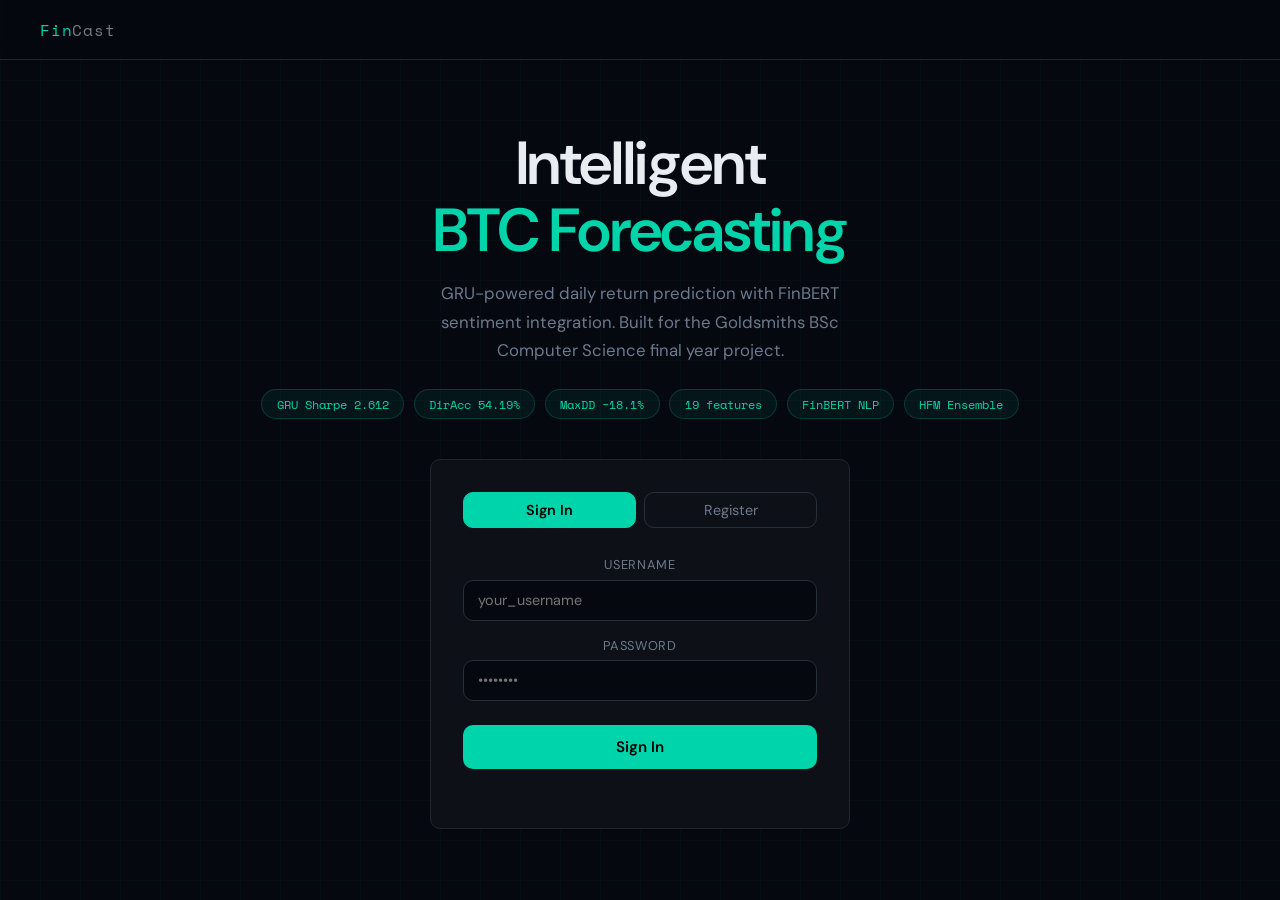
==== frontend/admin.html @ f962bb66 "FYP test" ====
<!DOCTYPE html>
<html lang="en">
<head>
<meta charset="UTF-8"/>
<meta name="viewport" content="width=device-width,initial-scale=1"/>
<title>FinCast — Admin</title>
<link rel="preconnect" href="https://fonts.googleapis.com"/>
<link href="https://fonts.googleapis.com/css2?family=Space+Mono:wght@400;700&family=DM+Sans:wght@300;400;500;600&display=swap" rel="stylesheet"/>
<style>
*,*::before,*::after{box-sizing:border-box;margin:0;padding:0}
:root{
  --bg:#060810;--surface:#0d1117;--surface2:#131920;
  --border:#1e2630;--border2:#1a2230;
  --accent:#00d4aa;--danger:#f43f5e;--warn:#f59e0b;--blue:#0ea5e9;
  --text:#e8edf2;--muted:#6b7a8d;
  --radius:10px;--radius-lg:14px;
}
*{font-family:'DM Sans',sans-serif}
body{background:var(--bg);color:var(--text);min-height:100vh;display:flex;flex-direction:column}
body::before{content:'';position:fixed;inset:0;
  background-image:linear-gradient(rgba(0,212,170,.02) 1px,transparent 1px),
    linear-gradient(90deg,rgba(0,212,170,.02) 1px,transparent 1px);
  background-size:50px 50px;pointer-events:none;z-index:0}

nav{display:flex;align-items:center;justify-content:space-between;
    padding:0 2rem;height:58px;border-bottom:1px solid var(--border);
    background:rgba(6,8,16,.9);backdrop-filter:blur(12px);
    position:sticky;top:0;z-index:100}
.logo{font-family:'Space Mono',monospace;font-size:.95rem;color:var(--accent)}
.logo span{color:var(--text);opacity:.4}
.admin-badge{font-size:.68rem;background:rgba(245,158,11,.15);color:var(--warn);
             border:1px solid rgba(245,158,11,.25);border-radius:5px;
             padding:.1rem .4rem;margin-left:.5rem;font-family:'Space Mono',monospace}
.nav-right{display:flex;align-items:center;gap:.75rem}
.nav-link{color:var(--muted);text-decoration:none;font-size:.85rem}
.nav-link:hover{color:var(--text)}
.btn-sm{padding:.3rem .8rem;border:1px solid var(--border2);border-radius:6px;
        background:none;color:var(--muted);cursor:pointer;font-size:.8rem;transition:all .15s}
.btn-sm:hover{border-color:var(--accent);color:var(--text)}

main{flex:1;max-width:1200px;margin:0 auto;width:100%;
     padding:2rem 1.5rem;position:relative;z-index:1}

.section-label{font-size:.72rem;color:var(--muted);text-transform:uppercase;
               letter-spacing:.07em;margin-bottom:1rem;
               font-family:'Space Mono',monospace}

.stats-grid{display:grid;grid-template-columns:repeat(auto-fit,minmax(160px,1fr));
            gap:1rem;margin-bottom:2rem}
.s-card{background:var(--surface);border:1px solid var(--border);
        border-radius:var(--radius-lg);padding:1.2rem 1.4rem}
.s-label{font-size:.72rem;color:var(--muted);text-transform:uppercase;
         letter-spacing:.07em;margin-bottom:.35rem}
.s-val{font-size:1.65rem;font-weight:600;font-family:'Space Mono',monospace}
.s-sub{font-size:.76rem;color:var(--muted);margin-top:.25rem}

.tabs{display:flex;gap:.5rem;margin-bottom:1.5rem}
.tab{padding:.4rem 1rem;border:1px solid var(--border2);border-radius:var(--radius);
     background:none;color:var(--muted);cursor:pointer;font-size:.85rem;transition:all .15s}
.tab.active{background:var(--accent);color:#000;border-color:var(--accent);font-weight:600}

.table-wrap{background:var(--surface);border:1px solid var(--border);
            border-radius:var(--radius-lg);overflow:hidden;margin-bottom:1.5rem}
table{width:100%;border-collapse:collapse;font-size:.84rem}
thead th{background:var(--surface2);padding:.7rem 1rem;text-align:left;
         font-size:.7rem;text-transform:uppercase;letter-spacing:.06em;
         color:var(--muted);border-bottom:1px solid var(--border)}
tbody td{padding:.65rem 1rem;border-bottom:1px solid var(--border2);
         font-family:'Space Mono',monospace;font-size:.8rem}
tbody td.name{font-family:'DM Sans',sans-serif;font-size:.85rem}
tbody tr:last-child td{border-bottom:none}
tbody tr:hover{background:var(--surface2)}
.empty{text-align:center;color:var(--muted);padding:2rem}

.pill{padding:.12rem .5rem;border-radius:8px;font-size:.7rem;font-weight:600;
      font-family:'DM Sans',sans-serif}
.pill-active{background:rgba(0,212,170,.12);color:var(--accent)}
.pill-inactive{background:rgba(244,63,94,.12);color:var(--danger)}
.pill-admin{background:rgba(14,165,233,.12);color:var(--blue)}
.pill-user{background:rgba(107,122,141,.12);color:var(--muted)}
.pill-up{background:rgba(0,212,170,.12);color:var(--accent)}
.pill-down{background:rgba(244,63,94,.12);color:var(--danger)}

.btn-tog{padding:.2rem .6rem;font-size:.75rem;border-radius:6px;
         border:1px solid var(--border2);background:none;color:var(--muted);
         cursor:pointer;transition:all .15s}
.btn-tog:hover{border-color:var(--danger);color:var(--danger)}

.pagination{display:flex;justify-content:flex-end;align-items:center;gap:.5rem;
            padding:.75rem 1rem;background:var(--surface2);
            border-top:1px solid var(--border);font-size:.82rem}
.page-info{color:var(--muted);flex:1;font-family:'Space Mono',monospace;font-size:.75rem}
.btn-page{padding:.28rem .65rem;border:1px solid var(--border2);border-radius:6px;
          background:none;color:var(--muted);cursor:pointer;font-size:.8rem}
.btn-page:hover:not(:disabled){border-color:var(--accent);color:var(--text)}
.btn-page:disabled{opacity:.35;cursor:not-allowed}

.alert{padding:.75rem 1rem;border-radius:var(--radius);font-size:.85rem;
       margin-bottom:1rem;display:none}
.alert.err{background:rgba(244,63,94,.1);border:1px solid rgba(244,63,94,.25);
           color:var(--danger)}
</style>
</head>
<body>
<nav>
  <div style="display:flex;align-items:center">
    <span class="logo">Fin<span>Cast</span></span>
    <span class="admin-badge">ADMIN</span>
  </div>
  <div class="nav-right">
    <a class="nav-link" href="dashboard.html">← Dashboard</a>
    <button class="btn-sm" onclick="logout()">Sign out</button>
  </div>
</nav>

<main>
  <div class="alert err" id="err-alert"></div>

  <div class="section-label">System Overview</div>
  <div class="stats-grid">
    <div class="s-card">
      <div class="s-label">Total Users</div>
      <div class="s-val" id="s-users">—</div>
      <div class="s-sub" id="s-active">— active</div>
    </div>
    <div class="s-card">
      <div class="s-label">Total Predictions</div>
      <div class="s-val" id="s-preds">—</div>
      <div class="s-sub" id="s-dirs">— up / — down</div>
    </div>
    <div class="s-card">
      <div class="s-label">Avg Confidence</div>
      <div class="s-val" id="s-conf">—</div>
      <div class="s-sub">across all predictions</div>
    </div>
  </div>

  <div class="tabs">
    <button class="tab active" id="tab-u" onclick="showTab('users')">Users</button>
    <button class="tab"        id="tab-p" onclick="showTab('preds')">Predictions</button>
  </div>

  <!-- Users -->
  <div id="panel-users">
    <div class="table-wrap">
      <table>
        <thead>
          <tr><th>ID</th><th>Username</th><th>Email</th>
              <th>Role</th><th>Status</th><th>Joined</th><th>Action</th></tr>
        </thead>
        <tbody id="users-body">
          <tr><td colspan="7" class="empty">Loading…</td></tr>
        </tbody>
      </table>
    </div>
  </div>

  <!-- Predictions -->
  <div id="panel-preds" style="display:none">
    <div class="table-wrap">
      <table>
        <thead>
          <tr><th>ID</th><th>User</th><th>Ticker</th><th>Current</th>
              <th>Predicted</th><th>Return</th><th>Dir</th>
              <th>Conf</th><th>Sentiment</th><th>Date</th></tr>
        </thead>
        <tbody id="preds-body">
          <tr><td colspan="10" class="empty">Loading…</td></tr>
        </tbody>
      </table>
      <div class="pagination">
        <span class="page-info" id="page-info"></span>
        <button class="btn-page" id="btn-prev" onclick="loadPreds(predPage-1)">‹</button>
        <button class="btn-page" id="btn-next" onclick="loadPreds(predPage+1)">›</button>
      </div>
    </div>
  </div>
</main>

<script>
const API='/api';
const TOKEN=localStorage.getItem('fc_token');
if(!TOKEN) location.href='index.html';
let predPage=1;

function authH(){return{'Content-Type':'application/json','Authorization':'Bearer '+TOKEN};}
function logout(){localStorage.removeItem('fc_token');localStorage.removeItem('fc_user');location.href='index.html';}
function showErr(m){const el=document.getElementById('err-alert');el.textContent=m;el.style.display=m?'block':'none';}
function fmt(n,dp=2){return n!=null&&!isNaN(n)?Number(n).toLocaleString('en-US',{minimumFractionDigits:dp,maximumFractionDigits:dp}):'—';}
function fmtPct(n){return n!=null?(n>=0?'+':'')+fmt(n,4)+'%':'—';}

function showTab(t){
  document.getElementById('panel-users').style.display=t==='users'?'':'none';
  document.getElementById('panel-preds').style.display=t==='preds'?'':'none';
  document.getElementById('tab-u').classList.toggle('active',t==='users');
  document.getElementById('tab-p').classList.toggle('active',t==='preds');
  if(t==='preds') loadPreds(1);
}

async function loadStats(){
  const r=await fetch(`${API}/admin/stats`,{headers:authH()});
  if(r.status===401||r.status===403){showErr('Admin access required.');return;}
  const d=await r.json();
  document.getElementById('s-users').textContent=d.users?.total??'—';
  document.getElementById('s-active').textContent=(d.users?.active??'—')+' active';
  document.getElementById('s-preds').textContent=d.predictions?.total??'—';
  document.getElementById('s-dirs').textContent=
    (d.predictions?.up??'—')+' up / '+(d.predictions?.down??'—')+' down';
  const c=d.avg_confidence;
  document.getElementById('s-conf').textContent=c!=null?fmt(c*100,1)+'%':'—';
}

async function loadUsers(){
  const r=await fetch(`${API}/admin/users`,{headers:authH()});
  if(!r.ok){showErr('Could not load users');return;}
  const users=await r.json();
  const tbody=document.getElementById('users-body');
  if(!users.length){tbody.innerHTML='<tr><td colspan="7" class="empty">No users.</td></tr>';return;}
  tbody.innerHTML=users.map(u=>`<tr>
    <td>${u.id}</td>
    <td class="name">${u.username}</td>
    <td class="name">${u.email}</td>
    <td><span class="pill ${u.role==='admin'?'pill-admin':'pill-user'}">${u.role}</span></td>
    <td><span class="pill ${u.is_active?'pill-active':'pill-inactive'}">${u.is_active?'active':'inactive'}</span></td>
    <td>${new Date(u.created_at).toLocaleDateString()}</td>
    <td><button class="btn-tog" onclick="toggleUser(${u.id},${!u.is_active})">
      ${u.is_active?'Deactivate':'Activate'}</button></td>
  </tr>`).join('');
}

async function toggleUser(id,activate){
  const r=await fetch(`${API}/admin/users/${id}`,{
    method:'PATCH',headers:authH(),
    body:JSON.stringify({is_active:activate})});
  if(!r.ok){const d=await r.json();showErr(d.error||'Failed');return;}
  await loadUsers();await loadStats();
}

async function loadPreds(page){
  predPage=page;
  const r=await fetch(`${API}/admin/predictions?page=${page}&per_page=20`,{headers:authH()});
  if(!r.ok){showErr('Could not load predictions');return;}
  const d=await r.json();
  document.getElementById('page-info').textContent=
    `Page ${d.page} of ${d.pages} (${d.total} total)`;
  document.getElementById('btn-prev').disabled=page<=1;
  document.getElementById('btn-next').disabled=page>=d.pages;
  const tbody=document.getElementById('preds-body');
  if(!d.predictions?.length){tbody.innerHTML='<tr><td colspan="10" class="empty">No predictions.</td></tr>';return;}
  tbody.innerHTML=d.predictions.map(p=>{
    const up=p.direction==='up';
    return`<tr>
      <td>${p.id}</td><td>${p.user_id}</td><td>${p.ticker}</td>
      <td>$${fmt(p.current_price)}</td>
      <td class="${up?'':''}">$${fmt(p.predicted_price)}</td>
      <td>${fmtPct(p.pred_return_pct)}</td>
      <td><span class="pill ${up?'pill-up':'pill-down'}">${up?'↑':'↓'} ${p.direction}</span></td>
      <td>${fmt(p.confidence*100,1)}%</td>
      <td>${p.sentiment_score!=null?fmt(p.sentiment_score,4):'—'}</td>
      <td>${new Date(p.created_at).toLocaleString()}</td>
    </tr>`;
  }).join('');
}

(async()=>{await loadStats();await loadUsers();})();
</script>
</body>
</html>
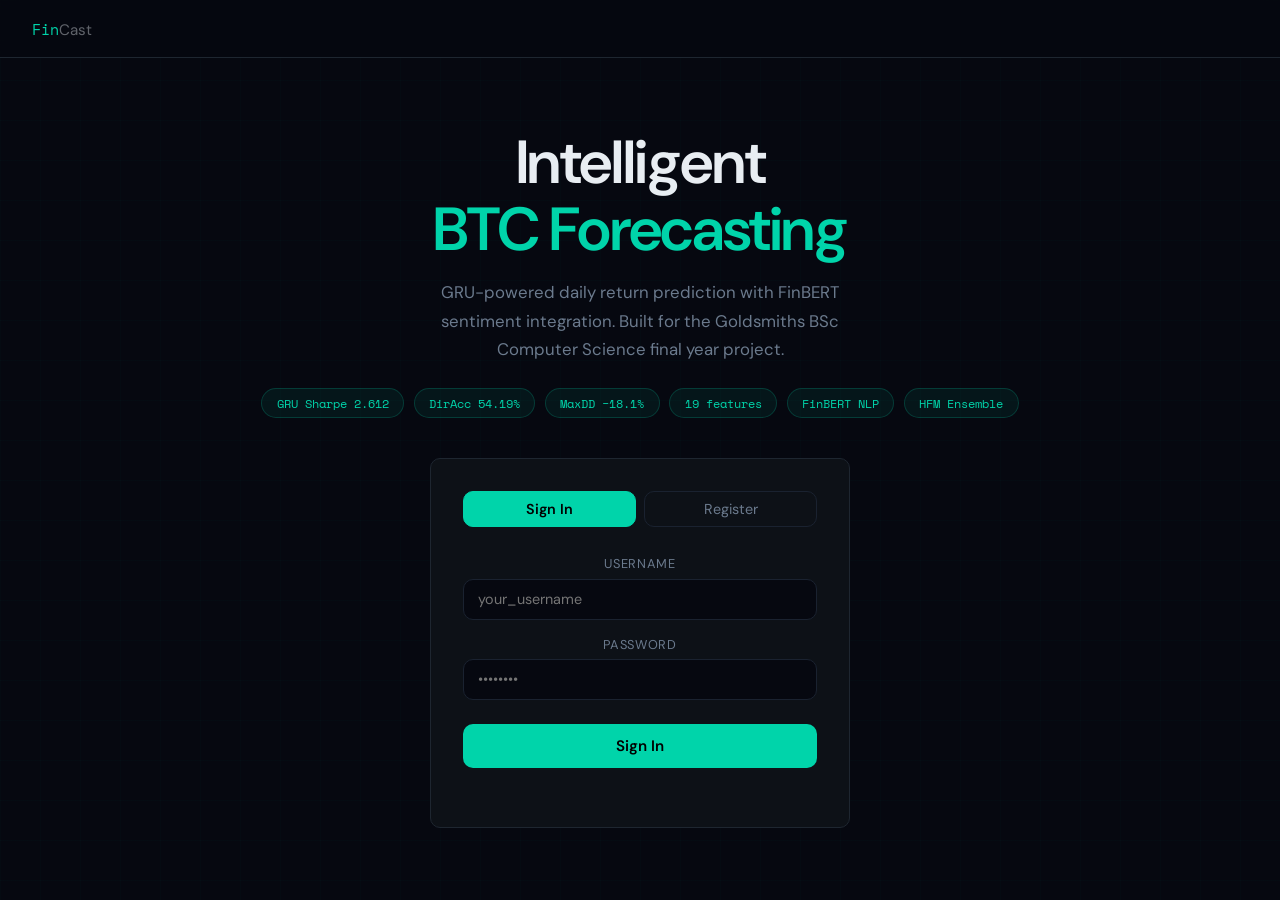
==== commit e6bd48ef: "WITH CHART AND CURRENCY CONVA" ====
--- a/frontend/admin.html
+++ b/frontend/admin.html
@@ -1,268 +1,459 @@
 <!DOCTYPE html>
 <html lang="en">
 <head>
-<meta charset="UTF-8"/>
-<meta name="viewport" content="width=device-width,initial-scale=1"/>
-<title>FinCast — Admin</title>
-<link rel="preconnect" href="https://fonts.googleapis.com"/>
-<link href="https://fonts.googleapis.com/css2?family=Space+Mono:wght@400;700&family=DM+Sans:wght@300;400;500;600&display=swap" rel="stylesheet"/>
-<style>
-*,*::before,*::after{box-sizing:border-box;margin:0;padding:0}
-:root{
-  --bg:#060810;--surface:#0d1117;--surface2:#131920;
-  --border:#1e2630;--border2:#1a2230;
-  --accent:#00d4aa;--danger:#f43f5e;--warn:#f59e0b;--blue:#0ea5e9;
-  --text:#e8edf2;--muted:#6b7a8d;
-  --radius:10px;--radius-lg:14px;
-}
-*{font-family:'DM Sans',sans-serif}
-body{background:var(--bg);color:var(--text);min-height:100vh;display:flex;flex-direction:column}
-body::before{content:'';position:fixed;inset:0;
-  background-image:linear-gradient(rgba(0,212,170,.02) 1px,transparent 1px),
-    linear-gradient(90deg,rgba(0,212,170,.02) 1px,transparent 1px);
-  background-size:50px 50px;pointer-events:none;z-index:0}
-
-nav{display:flex;align-items:center;justify-content:space-between;
-    padding:0 2rem;height:58px;border-bottom:1px solid var(--border);
-    background:rgba(6,8,16,.9);backdrop-filter:blur(12px);
-    position:sticky;top:0;z-index:100}
-.logo{font-family:'Space Mono',monospace;font-size:.95rem;color:var(--accent)}
-.logo span{color:var(--text);opacity:.4}
-.admin-badge{font-size:.68rem;background:rgba(245,158,11,.15);color:var(--warn);
-             border:1px solid rgba(245,158,11,.25);border-radius:5px;
-             padding:.1rem .4rem;margin-left:.5rem;font-family:'Space Mono',monospace}
-.nav-right{display:flex;align-items:center;gap:.75rem}
-.nav-link{color:var(--muted);text-decoration:none;font-size:.85rem}
-.nav-link:hover{color:var(--text)}
-.btn-sm{padding:.3rem .8rem;border:1px solid var(--border2);border-radius:6px;
-        background:none;color:var(--muted);cursor:pointer;font-size:.8rem;transition:all .15s}
-.btn-sm:hover{border-color:var(--accent);color:var(--text)}
-
-main{flex:1;max-width:1200px;margin:0 auto;width:100%;
-     padding:2rem 1.5rem;position:relative;z-index:1}
-
-.section-label{font-size:.72rem;color:var(--muted);text-transform:uppercase;
-               letter-spacing:.07em;margin-bottom:1rem;
-               font-family:'Space Mono',monospace}
-
-.stats-grid{display:grid;grid-template-columns:repeat(auto-fit,minmax(160px,1fr));
-            gap:1rem;margin-bottom:2rem}
-.s-card{background:var(--surface);border:1px solid var(--border);
-        border-radius:var(--radius-lg);padding:1.2rem 1.4rem}
-.s-label{font-size:.72rem;color:var(--muted);text-transform:uppercase;
-         letter-spacing:.07em;margin-bottom:.35rem}
-.s-val{font-size:1.65rem;font-weight:600;font-family:'Space Mono',monospace}
-.s-sub{font-size:.76rem;color:var(--muted);margin-top:.25rem}
-
-.tabs{display:flex;gap:.5rem;margin-bottom:1.5rem}
-.tab{padding:.4rem 1rem;border:1px solid var(--border2);border-radius:var(--radius);
-     background:none;color:var(--muted);cursor:pointer;font-size:.85rem;transition:all .15s}
-.tab.active{background:var(--accent);color:#000;border-color:var(--accent);font-weight:600}
-
-.table-wrap{background:var(--surface);border:1px solid var(--border);
-            border-radius:var(--radius-lg);overflow:hidden;margin-bottom:1.5rem}
-table{width:100%;border-collapse:collapse;font-size:.84rem}
-thead th{background:var(--surface2);padding:.7rem 1rem;text-align:left;
-         font-size:.7rem;text-transform:uppercase;letter-spacing:.06em;
-         color:var(--muted);border-bottom:1px solid var(--border)}
-tbody td{padding:.65rem 1rem;border-bottom:1px solid var(--border2);
-         font-family:'Space Mono',monospace;font-size:.8rem}
-tbody td.name{font-family:'DM Sans',sans-serif;font-size:.85rem}
-tbody tr:last-child td{border-bottom:none}
-tbody tr:hover{background:var(--surface2)}
-.empty{text-align:center;color:var(--muted);padding:2rem}
-
-.pill{padding:.12rem .5rem;border-radius:8px;font-size:.7rem;font-weight:600;
-      font-family:'DM Sans',sans-serif}
-.pill-active{background:rgba(0,212,170,.12);color:var(--accent)}
-.pill-inactive{background:rgba(244,63,94,.12);color:var(--danger)}
-.pill-admin{background:rgba(14,165,233,.12);color:var(--blue)}
-.pill-user{background:rgba(107,122,141,.12);color:var(--muted)}
-.pill-up{background:rgba(0,212,170,.12);color:var(--accent)}
-.pill-down{background:rgba(244,63,94,.12);color:var(--danger)}
-
-.btn-tog{padding:.2rem .6rem;font-size:.75rem;border-radius:6px;
-         border:1px solid var(--border2);background:none;color:var(--muted);
-         cursor:pointer;transition:all .15s}
-.btn-tog:hover{border-color:var(--danger);color:var(--danger)}
-
-.pagination{display:flex;justify-content:flex-end;align-items:center;gap:.5rem;
-            padding:.75rem 1rem;background:var(--surface2);
-            border-top:1px solid var(--border);font-size:.82rem}
-.page-info{color:var(--muted);flex:1;font-family:'Space Mono',monospace;font-size:.75rem}
-.btn-page{padding:.28rem .65rem;border:1px solid var(--border2);border-radius:6px;
-          background:none;color:var(--muted);cursor:pointer;font-size:.8rem}
-.btn-page:hover:not(:disabled){border-color:var(--accent);color:var(--text)}
-.btn-page:disabled{opacity:.35;cursor:not-allowed}
-
-.alert{padding:.75rem 1rem;border-radius:var(--radius);font-size:.85rem;
-       margin-bottom:1rem;display:none}
-.alert.err{background:rgba(244,63,94,.1);border:1px solid rgba(244,63,94,.25);
-           color:var(--danger)}
-</style>
+  <meta charset="UTF-8" />
+  <meta name="viewport" content="width=device-width, initial-scale=1" />
+  <title>FinCast — Admin</title>
+
+  <link rel="preconnect" href="https://fonts.googleapis.com" />
+  <link href="https://fonts.googleapis.com/css2?family=Space+Mono:wght@400;700&family=DM+Sans:wght@300;400;500;600&display=swap" rel="stylesheet" />
+
+  <link rel="stylesheet" href="fincast.css" />
+
+  <style>
+    /* ── Admin page specific styles ─────────────────────────────────── */
+
+    /* Admin badge next to logo */
+    .admin-badge {
+      font-size: .68rem;
+      background: rgba(245, 158, 11, .15);
+      color: var(--warn);
+      border: 1px solid rgba(245, 158, 11, .25);
+      border-radius: 5px;
+      padding: .1rem .4rem;
+      margin-left: .5rem;
+      font-family: 'Space Mono', monospace;
+    }
+
+    /* Nav link used in admin (plain anchor style) */
+    .nav-link {
+      color: var(--muted);
+      text-decoration: none;
+      font-size: .85rem;
+      transition: color .15s;
+    }
+
+    .nav-link:hover { color: var(--text); }
+
+    /* System overview stat cards */
+    .stats-grid {
+      display: grid;
+      grid-template-columns: repeat(auto-fit, minmax(160px, 1fr));
+      gap: 1rem;
+      margin-bottom: 2rem;
+    }
+
+    .s-card {
+      background: var(--surface);
+      border: 1px solid var(--border);
+      border-radius: var(--radius-lg);
+      padding: 1.2rem 1.4rem;
+    }
+
+    .s-label {
+      font-size: .72rem;
+      color: var(--muted);
+      text-transform: uppercase;
+      letter-spacing: .07em;
+      margin-bottom: .35rem;
+    }
+
+    .s-val {
+      font-size: 1.65rem;
+      font-weight: 600;
+      font-family: 'Space Mono', monospace;
+    }
+
+    .s-sub {
+      font-size: .76rem;
+      color: var(--muted);
+      margin-top: .25rem;
+    }
+
+    /* Tab switcher between Users and Predictions panels */
+    .tabs {
+      display: flex;
+      gap: .5rem;
+      margin-bottom: 1.5rem;
+    }
+
+    .tab {
+      padding: .4rem 1rem;
+      border: 1px solid var(--border2);
+      border-radius: var(--radius);
+      background: none;
+      color: var(--muted);
+      cursor: pointer;
+      font-size: .85rem;
+      transition: all .15s;
+    }
+
+    .tab.active {
+      background: var(--accent);
+      color: #000;
+      border-color: var(--accent);
+      font-weight: 600;
+    }
+
+    /* Table overrides for admin - monospace cells */
+    tbody td {
+      font-family: 'Space Mono', monospace;
+      font-size: .8rem;
+    }
+
+    tbody td.name {
+      font-family: 'DM Sans', sans-serif;
+      font-size: .85rem;
+    }
+
+    /* Status pills for users and predictions */
+    .pill {
+      padding: .12rem .5rem;
+      border-radius: 8px;
+      font-size: .7rem;
+      font-weight: 600;
+      font-family: 'DM Sans', sans-serif;
+    }
+
+    .pill-active   { background: rgba(0, 212, 170, .12); color: var(--accent); }
+    .pill-inactive { background: rgba(244, 63, 94, .12);  color: var(--danger); }
+    .pill-admin    { background: rgba(14, 165, 233, .12); color: #0ea5e9; }
+    .pill-user     { background: rgba(107, 122, 141, .12); color: var(--muted); }
+    .pill-up       { background: rgba(0, 212, 170, .12); color: var(--accent); }
+    .pill-down     { background: rgba(244, 63, 94, .12);  color: var(--danger); }
+
+    /* Activate / Deactivate toggle button on user rows */
+    .btn-toggle {
+      padding: .2rem .6rem;
+      font-size: .75rem;
+      border-radius: 6px;
+      border: 1px solid var(--border2);
+      background: none;
+      color: var(--muted);
+      cursor: pointer;
+      transition: all .15s;
+    }
+
+    .btn-toggle:hover {
+      border-color: var(--danger);
+      color: var(--danger);
+    }
+
+    /* Pagination bar at the bottom of the predictions table */
+    .pagination {
+      display: flex;
+      justify-content: flex-end;
+      align-items: center;
+      gap: .5rem;
+      padding: .75rem 1rem;
+      background: var(--surface2);
+      border-top: 1px solid var(--border);
+      font-size: .82rem;
+    }
+
+    .page-info {
+      color: var(--muted);
+      flex: 1;
+      font-family: 'Space Mono', monospace;
+      font-size: .75rem;
+    }
+
+    .btn-page {
+      padding: .28rem .65rem;
+      border: 1px solid var(--border2);
+      border-radius: 6px;
+      background: none;
+      color: var(--muted);
+      cursor: pointer;
+      font-size: .8rem;
+    }
+
+    .btn-page:hover:not(:disabled) {
+      border-color: var(--accent);
+      color: var(--text);
+    }
+
+    .btn-page:disabled {
+      opacity: .35;
+      cursor: not-allowed;
+    }
+  </style>
 </head>
 <body>
-<nav>
-  <div style="display:flex;align-items:center">
-    <span class="logo">Fin<span>Cast</span></span>
-    <span class="admin-badge">ADMIN</span>
-  </div>
-  <div class="nav-right">
-    <a class="nav-link" href="dashboard.html">← Dashboard</a>
-    <button class="btn-sm" onclick="logout()">Sign out</button>
-  </div>
-</nav>
-
-<main>
-  <div class="alert err" id="err-alert"></div>
-
-  <div class="section-label">System Overview</div>
-  <div class="stats-grid">
-    <div class="s-card">
-      <div class="s-label">Total Users</div>
-      <div class="s-val" id="s-users">—</div>
-      <div class="s-sub" id="s-active">— active</div>
-    </div>
-    <div class="s-card">
-      <div class="s-label">Total Predictions</div>
-      <div class="s-val" id="s-preds">—</div>
-      <div class="s-sub" id="s-dirs">— up / — down</div>
-    </div>
-    <div class="s-card">
-      <div class="s-label">Avg Confidence</div>
-      <div class="s-val" id="s-conf">—</div>
-      <div class="s-sub">across all predictions</div>
-    </div>
-  </div>
-
-  <div class="tabs">
-    <button class="tab active" id="tab-u" onclick="showTab('users')">Users</button>
-    <button class="tab"        id="tab-p" onclick="showTab('preds')">Predictions</button>
-  </div>
-
-  <!-- Users -->
-  <div id="panel-users">
-    <div class="table-wrap">
-      <table>
-        <thead>
-          <tr><th>ID</th><th>Username</th><th>Email</th>
-              <th>Role</th><th>Status</th><th>Joined</th><th>Action</th></tr>
-        </thead>
-        <tbody id="users-body">
-          <tr><td colspan="7" class="empty">Loading…</td></tr>
-        </tbody>
-      </table>
-    </div>
-  </div>
-
-  <!-- Predictions -->
-  <div id="panel-preds" style="display:none">
-    <div class="table-wrap">
-      <table>
-        <thead>
-          <tr><th>ID</th><th>User</th><th>Ticker</th><th>Current</th>
-              <th>Predicted</th><th>Return</th><th>Dir</th>
-              <th>Conf</th><th>Sentiment</th><th>Date</th></tr>
-        </thead>
-        <tbody id="preds-body">
-          <tr><td colspan="10" class="empty">Loading…</td></tr>
-        </tbody>
-      </table>
-      <div class="pagination">
-        <span class="page-info" id="page-info"></span>
-        <button class="btn-page" id="btn-prev" onclick="loadPreds(predPage-1)">‹</button>
-        <button class="btn-page" id="btn-next" onclick="loadPreds(predPage+1)">›</button>
+
+  <nav>
+    <!-- Logo with admin badge to make it clear this is a restricted page -->
+    <div style="display: flex; align-items: center;">
+      <span class="logo">Fin<span>Cast</span></span>
+      <span class="admin-badge">ADMIN</span>
+    </div>
+
+    <div class="nav-right">
+      <a class="nav-link" href="dashboard.html">← Dashboard</a>
+      <button class="btn-sm" onclick="logout()">Sign out</button>
+    </div>
+  </nav>
+
+  <main>
+
+    <!-- Error alert - shown if API calls fail or user doesn't have admin access -->
+    <div class="alert err" id="err-alert"></div>
+
+    <!-- System overview cards -->
+    <div class="section-label">System Overview</div>
+    <div class="stats-grid">
+      <div class="s-card">
+        <div class="s-label">Total Users</div>
+        <div class="s-val" id="stat-users">—</div>
+        <div class="s-sub" id="stat-active">— active</div>
       </div>
-    </div>
-  </div>
-</main>
-
-<script>
-const API='/api';
-const TOKEN=localStorage.getItem('fc_token');
-if(!TOKEN) location.href='index.html';
-let predPage=1;
-
-function authH(){return{'Content-Type':'application/json','Authorization':'Bearer '+TOKEN};}
-function logout(){localStorage.removeItem('fc_token');localStorage.removeItem('fc_user');location.href='index.html';}
-function showErr(m){const el=document.getElementById('err-alert');el.textContent=m;el.style.display=m?'block':'none';}
-function fmt(n,dp=2){return n!=null&&!isNaN(n)?Number(n).toLocaleString('en-US',{minimumFractionDigits:dp,maximumFractionDigits:dp}):'—';}
-function fmtPct(n){return n!=null?(n>=0?'+':'')+fmt(n,4)+'%':'—';}
-
-function showTab(t){
-  document.getElementById('panel-users').style.display=t==='users'?'':'none';
-  document.getElementById('panel-preds').style.display=t==='preds'?'':'none';
-  document.getElementById('tab-u').classList.toggle('active',t==='users');
-  document.getElementById('tab-p').classList.toggle('active',t==='preds');
-  if(t==='preds') loadPreds(1);
-}
-
-async function loadStats(){
-  const r=await fetch(`${API}/admin/stats`,{headers:authH()});
-  if(r.status===401||r.status===403){showErr('Admin access required.');return;}
-  const d=await r.json();
-  document.getElementById('s-users').textContent=d.users?.total??'—';
-  document.getElementById('s-active').textContent=(d.users?.active??'—')+' active';
-  document.getElementById('s-preds').textContent=d.predictions?.total??'—';
-  document.getElementById('s-dirs').textContent=
-    (d.predictions?.up??'—')+' up / '+(d.predictions?.down??'—')+' down';
-  const c=d.avg_confidence;
-  document.getElementById('s-conf').textContent=c!=null?fmt(c*100,1)+'%':'—';
-}
-
-async function loadUsers(){
-  const r=await fetch(`${API}/admin/users`,{headers:authH()});
-  if(!r.ok){showErr('Could not load users');return;}
-  const users=await r.json();
-  const tbody=document.getElementById('users-body');
-  if(!users.length){tbody.innerHTML='<tr><td colspan="7" class="empty">No users.</td></tr>';return;}
-  tbody.innerHTML=users.map(u=>`<tr>
-    <td>${u.id}</td>
-    <td class="name">${u.username}</td>
-    <td class="name">${u.email}</td>
-    <td><span class="pill ${u.role==='admin'?'pill-admin':'pill-user'}">${u.role}</span></td>
-    <td><span class="pill ${u.is_active?'pill-active':'pill-inactive'}">${u.is_active?'active':'inactive'}</span></td>
-    <td>${new Date(u.created_at).toLocaleDateString()}</td>
-    <td><button class="btn-tog" onclick="toggleUser(${u.id},${!u.is_active})">
-      ${u.is_active?'Deactivate':'Activate'}</button></td>
-  </tr>`).join('');
-}
-
-async function toggleUser(id,activate){
-  const r=await fetch(`${API}/admin/users/${id}`,{
-    method:'PATCH',headers:authH(),
-    body:JSON.stringify({is_active:activate})});
-  if(!r.ok){const d=await r.json();showErr(d.error||'Failed');return;}
-  await loadUsers();await loadStats();
-}
-
-async function loadPreds(page){
-  predPage=page;
-  const r=await fetch(`${API}/admin/predictions?page=${page}&per_page=20`,{headers:authH()});
-  if(!r.ok){showErr('Could not load predictions');return;}
-  const d=await r.json();
-  document.getElementById('page-info').textContent=
-    `Page ${d.page} of ${d.pages} (${d.total} total)`;
-  document.getElementById('btn-prev').disabled=page<=1;
-  document.getElementById('btn-next').disabled=page>=d.pages;
-  const tbody=document.getElementById('preds-body');
-  if(!d.predictions?.length){tbody.innerHTML='<tr><td colspan="10" class="empty">No predictions.</td></tr>';return;}
-  tbody.innerHTML=d.predictions.map(p=>{
-    const up=p.direction==='up';
-    return`<tr>
-      <td>${p.id}</td><td>${p.user_id}</td><td>${p.ticker}</td>
-      <td>$${fmt(p.current_price)}</td>
-      <td class="${up?'':''}">$${fmt(p.predicted_price)}</td>
-      <td>${fmtPct(p.pred_return_pct)}</td>
-      <td><span class="pill ${up?'pill-up':'pill-down'}">${up?'↑':'↓'} ${p.direction}</span></td>
-      <td>${fmt(p.confidence*100,1)}%</td>
-      <td>${p.sentiment_score!=null?fmt(p.sentiment_score,4):'—'}</td>
-      <td>${new Date(p.created_at).toLocaleString()}</td>
-    </tr>`;
-  }).join('');
-}
-
-(async()=>{await loadStats();await loadUsers();})();
-</script>
+      <div class="s-card">
+        <div class="s-label">Total Predictions</div>
+        <div class="s-val" id="stat-preds">—</div>
+        <div class="s-sub" id="stat-dirs">— up / — down</div>
+      </div>
+      <div class="s-card">
+        <div class="s-label">Avg Confidence</div>
+        <div class="s-val" id="stat-conf">—</div>
+        <div class="s-sub">across all predictions</div>
+      </div>
+    </div>
+
+    <!-- Tab switcher -->
+    <div class="tabs">
+      <button class="tab active" id="tab-users" onclick="showTab('users')">Users</button>
+      <button class="tab"        id="tab-preds" onclick="showTab('preds')">Predictions</button>
+    </div>
+
+    <!-- Users panel -->
+    <div id="panel-users">
+      <div class="table-wrap">
+        <table>
+          <thead>
+            <tr>
+              <th>ID</th>
+              <th>Username</th>
+              <th>Email</th>
+              <th>Role</th>
+              <th>Status</th>
+              <th>Joined</th>
+              <th>Action</th>
+            </tr>
+          </thead>
+          <tbody id="users-body">
+            <tr><td colspan="7" class="empty">Loading…</td></tr>
+          </tbody>
+        </table>
+      </div>
+    </div>
+
+    <!-- Predictions panel (hidden by default) -->
+    <div id="panel-preds" style="display: none;">
+      <div class="table-wrap">
+        <table>
+          <thead>
+            <tr>
+              <th>ID</th>
+              <th>User</th>
+              <th>Ticker</th>
+              <th>Current</th>
+              <th>Predicted</th>
+              <th>Return</th>
+              <th>Dir</th>
+              <th>Conf</th>
+              <th>Sentiment</th>
+              <th>Date</th>
+            </tr>
+          </thead>
+          <tbody id="preds-body">
+            <tr><td colspan="10" class="empty">Loading…</td></tr>
+          </tbody>
+        </table>
+        <div class="pagination">
+          <span class="page-info" id="page-info"></span>
+          <button class="btn-page" id="btn-prev" onclick="loadPredictions(currentPage - 1)">‹</button>
+          <button class="btn-page" id="btn-next" onclick="loadPredictions(currentPage + 1)">›</button>
+        </div>
+      </div>
+    </div>
+
+  </main>
+
+  <script>
+    const API   = '/api';
+    const TOKEN = localStorage.getItem('fc_token');
+
+    if (!TOKEN) location.href = 'index.html';
+
+    // Track which page of predictions we're on
+    let currentPage = 1;
+
+    function authHeaders() {
+      return {
+        'Content-Type': 'application/json',
+        'Authorization': 'Bearer ' + TOKEN
+      };
+    }
+
+    function logout() {
+      localStorage.removeItem('fc_token');
+      localStorage.removeItem('fc_user');
+      location.href = 'index.html';
+    }
+
+    function showError(msg) {
+      const el = document.getElementById('err-alert');
+      el.textContent = msg;
+      el.style.display = msg ? 'block' : 'none';
+    }
+
+    function fmt(n, dp = 2) {
+      return n != null && !isNaN(n)
+        ? Number(n).toLocaleString('en-US', { minimumFractionDigits: dp, maximumFractionDigits: dp })
+        : '—';
+    }
+
+    function fmtPct(n) {
+      return n != null ? (n >= 0 ? '+' : '') + fmt(n, 4) + '%' : '—';
+    }
+
+    // Toggle between Users and Predictions tabs
+    function showTab(tab) {
+      document.getElementById('panel-users').style.display = tab === 'users' ? '' : 'none';
+      document.getElementById('panel-preds').style.display = tab === 'preds' ? '' : 'none';
+      document.getElementById('tab-users').classList.toggle('active', tab === 'users');
+      document.getElementById('tab-preds').classList.toggle('active', tab === 'preds');
+
+      // Only load predictions when the tab is opened
+      if (tab === 'preds') loadPredictions(1);
+    }
+
+    // ── Load system stats ────────────────────────────────────────────
+
+    async function loadStats() {
+      const response = await fetch(`${API}/admin/stats`, { headers: authHeaders() });
+
+      if (response.status === 401 || response.status === 403) {
+        showError('Admin access required.');
+        return;
+      }
+
+      const data = await response.json();
+
+      document.getElementById('stat-users').textContent  = data.users?.total ?? '—';
+      document.getElementById('stat-active').textContent = (data.users?.active ?? '—') + ' active';
+      document.getElementById('stat-preds').textContent  = data.predictions?.total ?? '—';
+      document.getElementById('stat-dirs').textContent   =
+        (data.predictions?.up ?? '—') + ' up / ' + (data.predictions?.down ?? '—') + ' down';
+
+      const avgConf = data.avg_confidence;
+      document.getElementById('stat-conf').textContent = avgConf != null ? fmt(avgConf * 100, 1) + '%' : '—';
+    }
+
+    // ── Load and render users table ──────────────────────────────────
+
+    async function loadUsers() {
+      const response = await fetch(`${API}/admin/users`, { headers: authHeaders() });
+
+      if (!response.ok) {
+        showError('Could not load users');
+        return;
+      }
+
+      const users = await response.json();
+      const tbody = document.getElementById('users-body');
+
+      if (!users.length) {
+        tbody.innerHTML = '<tr><td colspan="7" class="empty">No users found.</td></tr>';
+        return;
+      }
+
+      tbody.innerHTML = users.map(u => `<tr>
+        <td>${u.id}</td>
+        <td class="name">${u.username}</td>
+        <td class="name">${u.email}</td>
+        <td><span class="pill ${u.role === 'admin' ? 'pill-admin' : 'pill-user'}">${u.role}</span></td>
+        <td><span class="pill ${u.is_active ? 'pill-active' : 'pill-inactive'}">${u.is_active ? 'active' : 'inactive'}</span></td>
+        <td>${new Date(u.created_at).toLocaleDateString()}</td>
+        <td>
+          <button class="btn-toggle" onclick="toggleUser(${u.id}, ${!u.is_active})">
+            ${u.is_active ? 'Deactivate' : 'Activate'}
+          </button>
+        </td>
+      </tr>`).join('');
+    }
+
+    // Toggle a user's active status
+    async function toggleUser(userId, activate) {
+      const response = await fetch(`${API}/admin/users/${userId}`, {
+        method: 'PATCH',
+        headers: authHeaders(),
+        body: JSON.stringify({ is_active: activate })
+      });
+
+      if (!response.ok) {
+        const data = await response.json();
+        showError(data.error || 'Failed to update user');
+        return;
+      }
+
+      // Refresh both table and stats after change
+      await loadUsers();
+      await loadStats();
+    }
+
+    // ── Load and render predictions table ────────────────────────────
+
+    async function loadPredictions(page) {
+      currentPage = page;
+
+      const response = await fetch(`${API}/admin/predictions?page=${page}&per_page=20`, {
+        headers: authHeaders()
+      });
+
+      if (!response.ok) {
+        showError('Could not load predictions');
+        return;
+      }
+
+      const data = await response.json();
+
+      document.getElementById('page-info').textContent =
+        `Page ${data.page} of ${data.pages} (${data.total} total)`;
+
+      document.getElementById('btn-prev').disabled = page <= 1;
+      document.getElementById('btn-next').disabled = page >= data.pages;
+
+      const tbody = document.getElementById('preds-body');
+
+      if (!data.predictions?.length) {
+        tbody.innerHTML = '<tr><td colspan="10" class="empty">No predictions found.</td></tr>';
+        return;
+      }
+
+      tbody.innerHTML = data.predictions.map(p => {
+        const isUp = p.direction === 'up';
+        return `<tr>
+          <td>${p.id}</td>
+          <td>${p.user_id}</td>
+          <td>${p.ticker}</td>
+          <td>$${fmt(p.current_price)}</td>
+          <td>$${fmt(p.predicted_price)}</td>
+          <td>${fmtPct(p.pred_return_pct)}</td>
+          <td><span class="pill ${isUp ? 'pill-up' : 'pill-down'}">${isUp ? '↑' : '↓'} ${p.direction}</span></td>
+          <td>${fmt(p.confidence * 100, 1)}%</td>
+          <td>${p.sentiment_score != null ? fmt(p.sentiment_score, 4) : '—'}</td>
+          <td>${new Date(p.created_at).toLocaleString()}</td>
+        </tr>`;
+      }).join('');
+    }
+
+    // Load stats and users on page open
+    (async () => {
+      await loadStats();
+      await loadUsers();
+    })();
+  </script>
+
 </body>
 </html>
--- a/frontend/fincast.css
+++ b/frontend/fincast.css
@@ -0,0 +1,405 @@
+/*
+ * fincast.css - shared styles for all pages
+ * FinCast: Intelligent Engine for Financial Forecasting
+ * Simon M Sibanda | Goldsmiths, University of London
+ */
+
+/* ── Reset ─────────────────────────────────────────────────────────── */
+*, *::before, *::after {
+  box-sizing: border-box;
+  margin: 0;
+  padding: 0;
+}
+
+/* ── Design tokens ──────────────────────────────────────────────────── */
+:root {
+  /* Backgrounds */
+  --bg:       #060810;
+  --surface:  #0d1117;
+  --surface2: #131920;
+
+  /* Borders */
+  --border:  #1e2630;
+  --border2: #1a2230;
+
+  /* Brand colours */
+  --accent:  #00d4aa;   /* teal - primary action / positive */
+  --accent2: #0ea5e9;   /* blue - secondary */
+  --danger:  #f43f5e;   /* red  - negative / down */
+  --warn:    #f59e0b;   /* amber - caution / disclaimer */
+
+  /* Text */
+  --text:    #e8edf2;
+  --muted:   #6b7a8d;
+  --muted2:  #4a5568;
+
+  /* Spacing helpers */
+  --radius:    10px;
+  --radius-lg: 14px;
+}
+
+/* ── Base body ──────────────────────────────────────────────────────── */
+* {
+  font-family: 'DM Sans', sans-serif;
+}
+
+body {
+  background: var(--bg);
+  color: var(--text);
+  min-height: 100vh;
+  display: flex;
+  flex-direction: column;
+  overflow-x: hidden;
+}
+
+/* Subtle grid pattern behind everything */
+body::before {
+  content: '';
+  position: fixed;
+  inset: 0;
+  background-image:
+    linear-gradient(rgba(0, 212, 170, .02) 1px, transparent 1px),
+    linear-gradient(90deg, rgba(0, 212, 170, .02) 1px, transparent 1px);
+  background-size: 50px 50px;
+  pointer-events: none;
+  z-index: 0;
+}
+
+/* ── Disclaimer bar ─────────────────────────────────────────────────── */
+.disclaimer {
+  background: rgba(245, 158, 11, .08);
+  border-bottom: 1px solid rgba(245, 158, 11, .2);
+  padding: .5rem 2rem;
+  font-size: .78rem;
+  color: var(--warn);
+  text-align: center;
+  position: relative;
+  z-index: 101;
+}
+
+/* ── Navigation ─────────────────────────────────────────────────────── */
+nav {
+  display: flex;
+  align-items: center;
+  justify-content: space-between;
+  padding: 0 2rem;
+  height: 58px;
+  border-bottom: 1px solid var(--border);
+  background: rgba(6, 8, 16, .9);
+  backdrop-filter: blur(12px);
+  position: sticky;
+  top: 0;
+  z-index: 100;
+}
+
+.logo {
+  font-family: 'Space Mono', monospace;
+  font-size: .95rem;
+  color: var(--accent);
+}
+
+.logo span {
+  color: var(--text);
+  opacity: .4;
+}
+
+.nav-links {
+  display: flex;
+  align-items: center;
+  gap: 1.5rem;
+}
+
+.nav-links a {
+  color: var(--muted);
+  text-decoration: none;
+  font-size: .85rem;
+  transition: color .15s;
+}
+
+.nav-links a:hover,
+.nav-links a.active {
+  color: var(--text);
+}
+
+.nav-right {
+  display: flex;
+  align-items: center;
+  gap: .75rem;
+}
+
+.nav-user {
+  font-size: .8rem;
+  color: var(--muted);
+  font-family: 'Space Mono', monospace;
+}
+
+/* Small button used in nav and elsewhere */
+.btn-sm {
+  padding: .3rem .8rem;
+  border: 1px solid var(--border2);
+  border-radius: 6px;
+  background: none;
+  color: var(--muted);
+  cursor: pointer;
+  font-size: .8rem;
+  transition: all .15s;
+}
+
+.btn-sm:hover {
+  border-color: var(--accent);
+  color: var(--text);
+}
+
+/* ── Main content wrapper ───────────────────────────────────────────── */
+main {
+  flex: 1;
+  max-width: 1200px;
+  margin: 0 auto;
+  width: 100%;
+  padding: 2rem 1.5rem;
+  position: relative;
+  z-index: 1;
+}
+
+/* ── Section label (small uppercase header above sections) ──────────── */
+.section-label {
+  font-size: .72rem;
+  color: var(--muted);
+  text-transform: uppercase;
+  letter-spacing: .07em;
+  margin-bottom: 1rem;
+  font-family: 'Space Mono', monospace;
+}
+
+/* ── Metric cards ───────────────────────────────────────────────────── */
+.metrics {
+  display: grid;
+  grid-template-columns: repeat(auto-fit, minmax(200px, 1fr));
+  gap: 1rem;
+  margin-bottom: 1.5rem;
+}
+
+.metric {
+  background: var(--surface);
+  border: 1px solid var(--border);
+  border-radius: var(--radius-lg);
+  padding: 1.3rem 1.5rem;
+  transition: border-color .2s;
+}
+
+.metric:hover {
+  border-color: var(--border2);
+}
+
+.m-label {
+  font-size: .72rem;
+  color: var(--muted);
+  text-transform: uppercase;
+  letter-spacing: .07em;
+  margin-bottom: .4rem;
+}
+
+.m-val {
+  font-size: 1.75rem;
+  font-weight: 600;
+  font-family: 'Space Mono', monospace;
+  line-height: 1;
+}
+
+.m-sub {
+  font-size: .78rem;
+  color: var(--muted);
+  margin-top: .35rem;
+}
+
+/* Colour helpers for up/down/neutral values */
+.up      { color: var(--accent); }
+.down    { color: var(--danger); }
+.neutral { color: var(--text);   }
+
+/* ── Info cards (key-value pairs) ───────────────────────────────────── */
+.info-grid {
+  display: grid;
+  grid-template-columns: 1fr 1fr;
+  gap: 1rem;
+  margin-bottom: 1.5rem;
+}
+
+@media (max-width: 640px) {
+  .info-grid {
+    grid-template-columns: 1fr;
+  }
+}
+
+.info-card {
+  background: var(--surface);
+  border: 1px solid var(--border);
+  border-radius: var(--radius-lg);
+  padding: 1.3rem 1.5rem;
+}
+
+.ic-title {
+  font-size: .75rem;
+  color: var(--muted);
+  text-transform: uppercase;
+  letter-spacing: .07em;
+  margin-bottom: .9rem;
+  font-family: 'Space Mono', monospace;
+}
+
+/* Each key-value row inside an info card */
+.kv {
+  display: flex;
+  justify-content: space-between;
+  align-items: center;
+  padding: .35rem 0;
+  border-bottom: 1px solid var(--border2);
+  font-size: .875rem;
+}
+
+.kv:last-child {
+  border-bottom: none;
+}
+
+.kv-k {
+  color: var(--muted);
+}
+
+.kv-v {
+  font-weight: 500;
+  font-family: 'Space Mono', monospace;
+  font-size: .82rem;
+}
+
+/* ── Direction pills ─────────────────────────────────────────────────── */
+.pill {
+  padding: .15rem .55rem;
+  border-radius: 10px;
+  font-size: .72rem;
+  font-weight: 600;
+}
+
+.pill-up   { background: rgba(0, 212, 170, .12); color: var(--accent); }
+.pill-down { background: rgba(244, 63, 94, .12);  color: var(--danger); }
+
+/* ── Prediction history table ────────────────────────────────────────── */
+.table-wrap {
+  background: var(--surface);
+  border: 1px solid var(--border);
+  border-radius: var(--radius-lg);
+  overflow: hidden;
+}
+
+table {
+  width: 100%;
+  border-collapse: collapse;
+  font-size: .85rem;
+}
+
+thead th {
+  background: var(--surface2);
+  padding: .7rem 1rem;
+  text-align: left;
+  font-size: .72rem;
+  text-transform: uppercase;
+  letter-spacing: .06em;
+  color: var(--muted);
+  border-bottom: 1px solid var(--border);
+}
+
+tbody td {
+  padding: .65rem 1rem;
+  border-bottom: 1px solid var(--border2);
+}
+
+tbody tr:last-child td {
+  border-bottom: none;
+}
+
+tbody tr:hover {
+  background: var(--surface2);
+}
+
+.empty {
+  text-align: center;
+  color: var(--muted);
+  padding: 2rem;
+}
+
+/* ── Error alert ─────────────────────────────────────────────────────── */
+.alert {
+  padding: .75rem 1rem;
+  border-radius: var(--radius);
+  font-size: .85rem;
+  margin-bottom: 1rem;
+  display: none;
+}
+
+.alert.err {
+  background: rgba(244, 63, 94, .1);
+  border: 1px solid rgba(244, 63, 94, .25);
+  color: var(--danger);
+}
+
+/* ── Loading spinner ─────────────────────────────────────────────────── */
+.spinner {
+  width: 16px;
+  height: 16px;
+  border: 2px solid rgba(0, 0, 0, .2);
+  border-top-color: #000;
+  border-radius: 50%;
+  animation: spin .6s linear infinite;
+  display: none;
+}
+
+@keyframes spin {
+  to { transform: rotate(360deg); }
+}
+
+/* ── Confidence gauge ────────────────────────────────────────────────── */
+.gauge-wrap {
+  display: flex;
+  flex-direction: column;
+  align-items: center;
+  gap: 1rem;
+  padding: 1rem;
+  border: none;
+  background: none;
+}
+
+.gauge-svg {
+  width: 180px;
+  height: 100px;
+}
+
+.gauge-val {
+  font-family: 'Space Mono', monospace;
+  font-size: 1.4rem;
+  font-weight: 700;
+}
+
+.gauge-label {
+  font-size: .78rem;
+  color: var(--muted);
+  margin-top: .1rem;
+}
+
+.signal-strong { color: var(--accent); }
+.signal-mod    { color: var(--warn);   }
+.signal-weak   { color: var(--muted);  }
+
+/* ── Page title block ────────────────────────────────────────────────── */
+.page-title {
+  margin-bottom: 1.75rem;
+}
+
+.page-title h1 {
+  font-size: 1.5rem;
+  font-weight: 600;
+  margin-bottom: .3rem;
+}
+
+.page-title p {
+  color: var(--muted);
+  font-size: .88rem;
+}
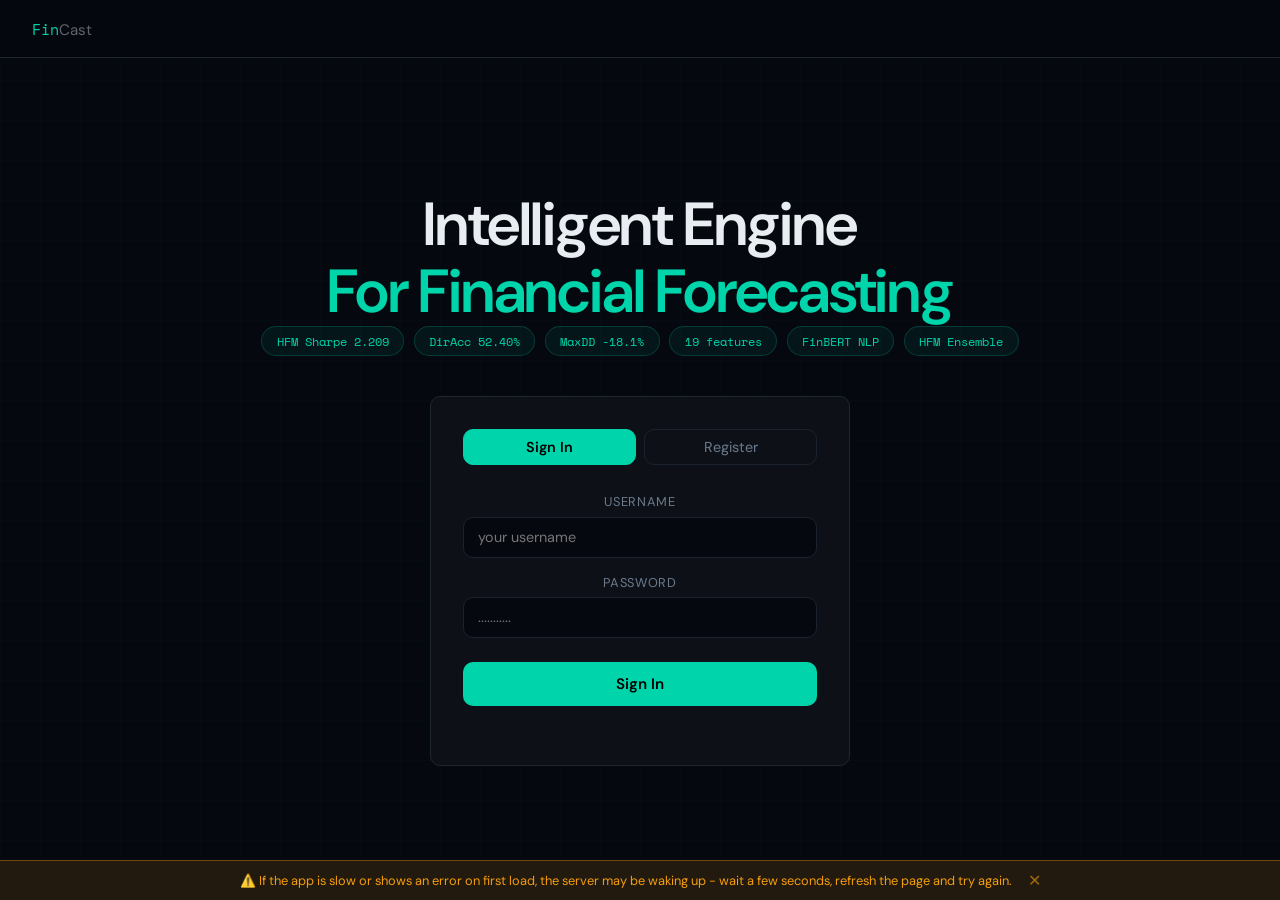
==== commit dde76ffb: "FINAL COMMIT- FYP/ SIMON" ====
--- a/frontend/admin.html
+++ b/frontend/admin.html
@@ -3,7 +3,7 @@
 <head>
   <meta charset="UTF-8" />
   <meta name="viewport" content="width=device-width, initial-scale=1" />
-  <title>FinCast — Admin</title>
+  <title>FinCast - Admin</title>
 
   <link rel="preconnect" href="https://fonts.googleapis.com" />
   <link href="https://fonts.googleapis.com/css2?family=Space+Mono:wght@400;700&family=DM+Sans:wght@300;400;500;600&display=swap" rel="stylesheet" />
@@ -11,9 +11,7 @@
   <link rel="stylesheet" href="fincast.css" />
 
   <style>
-    /* ── Admin page specific styles ─────────────────────────────────── */
-
-    /* Admin badge next to logo */
+    /* Admin badge next to the logo */
     .admin-badge {
       font-size: .68rem;
       background: rgba(245, 158, 11, .15);
@@ -25,7 +23,6 @@
       font-family: 'Space Mono', monospace;
     }
 
-    /* Nav link used in admin (plain anchor style) */
     .nav-link {
       color: var(--muted);
       text-decoration: none;
@@ -64,13 +61,9 @@
       font-family: 'Space Mono', monospace;
     }
 
-    .s-sub {
-      font-size: .76rem;
-      color: var(--muted);
-      margin-top: .25rem;
-    }
-
-    /* Tab switcher between Users and Predictions panels */
+    .s-sub { font-size: .76rem; color: var(--muted); margin-top: .25rem; }
+
+    /* Tab switcher between Users and Predictions */
     .tabs {
       display: flex;
       gap: .5rem;
@@ -95,18 +88,10 @@
       font-weight: 600;
     }
 
-    /* Table overrides for admin - monospace cells */
-    tbody td {
-      font-family: 'Space Mono', monospace;
-      font-size: .8rem;
-    }
-
-    tbody td.name {
-      font-family: 'DM Sans', sans-serif;
-      font-size: .85rem;
-    }
-
-    /* Status pills for users and predictions */
+    tbody td { font-family: 'Space Mono', monospace; font-size: .8rem; }
+    tbody td.name { font-family: 'DM Sans', sans-serif; font-size: .85rem; }
+
+    /* Status and role pills */
     .pill {
       padding: .12rem .5rem;
       border-radius: 8px;
@@ -115,14 +100,14 @@
       font-family: 'DM Sans', sans-serif;
     }
 
-    .pill-active   { background: rgba(0, 212, 170, .12); color: var(--accent); }
-    .pill-inactive { background: rgba(244, 63, 94, .12);  color: var(--danger); }
-    .pill-admin    { background: rgba(14, 165, 233, .12); color: #0ea5e9; }
+    .pill-active   { background: rgba(0, 212, 170, .12);  color: var(--accent); }
+    .pill-inactive { background: rgba(244, 63, 94, .12);   color: var(--danger); }
+    .pill-admin    { background: rgba(14, 165, 233, .12);  color: #0ea5e9; }
     .pill-user     { background: rgba(107, 122, 141, .12); color: var(--muted); }
-    .pill-up       { background: rgba(0, 212, 170, .12); color: var(--accent); }
-    .pill-down     { background: rgba(244, 63, 94, .12);  color: var(--danger); }
-
-    /* Activate / Deactivate toggle button on user rows */
+    .pill-up       { background: rgba(0, 212, 170, .12);   color: var(--accent); }
+    .pill-down     { background: rgba(244, 63, 94, .12);   color: var(--danger); }
+
+    /* Toggle button to activate or deactivate a user */
     .btn-toggle {
       padding: .2rem .6rem;
       font-size: .75rem;
@@ -134,12 +119,9 @@
       transition: all .15s;
     }
 
-    .btn-toggle:hover {
-      border-color: var(--danger);
-      color: var(--danger);
-    }
-
-    /* Pagination bar at the bottom of the predictions table */
+    .btn-toggle:hover { border-color: var(--danger); color: var(--danger); }
+
+    /* Pagination controls at the bottom of the predictions table */
     .pagination {
       display: flex;
       justify-content: flex-end;
@@ -168,21 +150,14 @@
       font-size: .8rem;
     }
 
-    .btn-page:hover:not(:disabled) {
-      border-color: var(--accent);
-      color: var(--text);
-    }
-
-    .btn-page:disabled {
-      opacity: .35;
-      cursor: not-allowed;
-    }
+    .btn-page:hover:not(:disabled) { border-color: var(--accent); color: var(--text); }
+    .btn-page:disabled { opacity: .35; cursor: not-allowed; }
   </style>
 </head>
 <body>
 
   <nav>
-    <!-- Logo with admin badge to make it clear this is a restricted page -->
+    <!-- Logo with admin badge so it's clear this is a restricted page -->
     <div style="display: flex; align-items: center;">
       <span class="logo">Fin<span>Cast</span></span>
       <span class="admin-badge">ADMIN</span>
@@ -196,48 +171,44 @@
 
   <main>
 
-    <!-- Error alert - shown if API calls fail or user doesn't have admin access -->
+    <!-- Error shown if the user doesn't have admin access or an API call fails -->
     <div class="alert err" id="err-alert"></div>
 
-    <!-- System overview cards -->
     <div class="section-label">System Overview</div>
+    <p class="note-text-sm">
+    This panel provides an overview of system usage, including registered users and model predictions generated through the platform.
+    </p>
     <div class="stats-grid">
       <div class="s-card">
         <div class="s-label">Total Users</div>
-        <div class="s-val" id="stat-users">—</div>
-        <div class="s-sub" id="stat-active">— active</div>
+        <div class="s-val" id="stat-users">-</div>
+        <div class="s-sub" id="stat-active">- active</div>
       </div>
       <div class="s-card">
         <div class="s-label">Total Predictions</div>
-        <div class="s-val" id="stat-preds">—</div>
-        <div class="s-sub" id="stat-dirs">— up / — down</div>
+        <div class="s-val" id="stat-preds">-</div>
+        <div class="s-sub" id="stat-dirs">- up / - down</div>
       </div>
       <div class="s-card">
         <div class="s-label">Avg Confidence</div>
-        <div class="s-val" id="stat-conf">—</div>
+        <div class="s-val" id="stat-conf">-</div>
         <div class="s-sub">across all predictions</div>
       </div>
     </div>
 
-    <!-- Tab switcher -->
     <div class="tabs">
       <button class="tab active" id="tab-users" onclick="showTab('users')">Users</button>
       <button class="tab"        id="tab-preds" onclick="showTab('preds')">Predictions</button>
     </div>
 
-    <!-- Users panel -->
+    <!-- Users table -->
     <div id="panel-users">
       <div class="table-wrap">
         <table>
           <thead>
             <tr>
-              <th>ID</th>
-              <th>Username</th>
-              <th>Email</th>
-              <th>Role</th>
-              <th>Status</th>
-              <th>Joined</th>
-              <th>Action</th>
+              <th>ID</th><th>Username</th><th>Email</th><th>Role</th>
+              <th>Status</th><th>Joined</th><th>Action</th>
             </tr>
           </thead>
           <tbody id="users-body">
@@ -247,22 +218,15 @@
       </div>
     </div>
 
-    <!-- Predictions panel (hidden by default) -->
+    <!-- Predictions table - hidden until the tab is clicked -->
     <div id="panel-preds" style="display: none;">
       <div class="table-wrap">
         <table>
           <thead>
             <tr>
-              <th>ID</th>
-              <th>User</th>
-              <th>Ticker</th>
-              <th>Current</th>
-              <th>Predicted</th>
-              <th>Return</th>
-              <th>Dir</th>
-              <th>Conf</th>
-              <th>Sentiment</th>
-              <th>Date</th>
+              <th>ID</th><th>User</th><th>Ticker</th><th>Current</th>
+              <th>Predicted</th><th>Return</th><th>Dir</th><th>Conf</th>
+              <th>Sentiment</th><th>Date</th>
             </tr>
           </thead>
           <tbody id="preds-body">
@@ -285,14 +249,10 @@
 
     if (!TOKEN) location.href = 'index.html';
 
-    // Track which page of predictions we're on
     let currentPage = 1;
 
     function authHeaders() {
-      return {
-        'Content-Type': 'application/json',
-        'Authorization': 'Bearer ' + TOKEN
-      };
+      return { 'Content-Type': 'application/json', 'Authorization': 'Bearer ' + TOKEN };
     }
 
     function logout() {
@@ -303,32 +263,30 @@
 
     function showError(msg) {
       const el = document.getElementById('err-alert');
-      el.textContent = msg;
+      el.textContent  = msg;
       el.style.display = msg ? 'block' : 'none';
     }
 
     function fmt(n, dp = 2) {
       return n != null && !isNaN(n)
         ? Number(n).toLocaleString('en-US', { minimumFractionDigits: dp, maximumFractionDigits: dp })
-        : '—';
+        : '-';
     }
 
     function fmtPct(n) {
-      return n != null ? (n >= 0 ? '+' : '') + fmt(n, 4) + '%' : '—';
-    }
-
-    // Toggle between Users and Predictions tabs
+      return n != null ? (n >= 0 ? '+' : '') + fmt(n, 4) + '%' : '-';
+    }
+
     function showTab(tab) {
+      // Toggle panel visibility and active tab highlight
       document.getElementById('panel-users').style.display = tab === 'users' ? '' : 'none';
       document.getElementById('panel-preds').style.display = tab === 'preds' ? '' : 'none';
       document.getElementById('tab-users').classList.toggle('active', tab === 'users');
       document.getElementById('tab-preds').classList.toggle('active', tab === 'preds');
 
-      // Only load predictions when the tab is opened
+      // Only load predictions data when the tab is first opened
       if (tab === 'preds') loadPredictions(1);
     }
-
-    // ── Load system stats ────────────────────────────────────────────
 
     async function loadStats() {
       const response = await fetch(`${API}/admin/stats`, { headers: authHeaders() });
@@ -340,25 +298,20 @@
 
       const data = await response.json();
 
-      document.getElementById('stat-users').textContent  = data.users?.total ?? '—';
-      document.getElementById('stat-active').textContent = (data.users?.active ?? '—') + ' active';
-      document.getElementById('stat-preds').textContent  = data.predictions?.total ?? '—';
+      document.getElementById('stat-users').textContent  = data.users?.total ?? '-';
+      document.getElementById('stat-active').textContent = (data.users?.active ?? '-') + ' active';
+      document.getElementById('stat-preds').textContent  = data.predictions?.total ?? '-';
       document.getElementById('stat-dirs').textContent   =
-        (data.predictions?.up ?? '—') + ' up / ' + (data.predictions?.down ?? '—') + ' down';
+        (data.predictions?.up ?? '-') + ' up / ' + (data.predictions?.down ?? '-') + ' down';
 
       const avgConf = data.avg_confidence;
-      document.getElementById('stat-conf').textContent = avgConf != null ? fmt(avgConf * 100, 1) + '%' : '—';
-    }
-
-    // ── Load and render users table ──────────────────────────────────
+      document.getElementById('stat-conf').textContent = avgConf != null ? fmt(avgConf * 100, 1) + '%' : '-';
+    }
 
     async function loadUsers() {
       const response = await fetch(`${API}/admin/users`, { headers: authHeaders() });
 
-      if (!response.ok) {
-        showError('Could not load users');
-        return;
-      }
+      if (!response.ok) { showError('Could not load users'); return; }
 
       const users = await response.json();
       const tbody = document.getElementById('users-body');
@@ -383,12 +336,12 @@
       </tr>`).join('');
     }
 
-    // Toggle a user's active status
     async function toggleUser(userId, activate) {
+      // Flip the user's active status and refresh both the table and stats
       const response = await fetch(`${API}/admin/users/${userId}`, {
-        method: 'PATCH',
+        method:  'PATCH',
         headers: authHeaders(),
-        body: JSON.stringify({ is_active: activate })
+        body:    JSON.stringify({ is_active: activate })
       });
 
       if (!response.ok) {
@@ -397,12 +350,9 @@
         return;
       }
 
-      // Refresh both table and stats after change
       await loadUsers();
       await loadStats();
     }
-
-    // ── Load and render predictions table ────────────────────────────
 
     async function loadPredictions(page) {
       currentPage = page;
@@ -411,10 +361,7 @@
         headers: authHeaders()
       });
 
-      if (!response.ok) {
-        showError('Could not load predictions');
-        return;
-      }
+      if (!response.ok) { showError('Could not load predictions'); return; }
 
       const data = await response.json();
 
@@ -442,13 +389,13 @@
           <td>${fmtPct(p.pred_return_pct)}</td>
           <td><span class="pill ${isUp ? 'pill-up' : 'pill-down'}">${isUp ? '↑' : '↓'} ${p.direction}</span></td>
           <td>${fmt(p.confidence * 100, 1)}%</td>
-          <td>${p.sentiment_score != null ? fmt(p.sentiment_score, 4) : '—'}</td>
+          <td>${p.sentiment_score != null ? fmt(p.sentiment_score, 4) : '-'}</td>
           <td>${new Date(p.created_at).toLocaleString()}</td>
         </tr>`;
       }).join('');
     }
 
-    // Load stats and users on page open
+    // Load stats and users when the page opens
     (async () => {
       await loadStats();
       await loadUsers();
--- a/frontend/fincast.css
+++ b/frontend/fincast.css
@@ -1,48 +1,40 @@
 /*
- * fincast.css - shared styles for all pages
- * FinCast: Intelligent Engine for Financial Forecasting
- * Simon M Sibanda | Goldsmiths, University of London
- */
-
-/* ── Reset ─────────────────────────────────────────────────────────── */
+  fincast.css
+  Shared styles for FinCast application
+  Used across dashboard, models, sentiment and admin pages
+*/
+
+/* Basic reset + default font */
 *, *::before, *::after {
   box-sizing: border-box;
   margin: 0;
   padding: 0;
-}
-
-/* ── Design tokens ──────────────────────────────────────────────────── */
+  font-family: 'DM Sans', sans-serif;
+}
+
+/* Theme variables used across the app */
 :root {
-  /* Backgrounds */
-  --bg:       #060810;
-  --surface:  #0d1117;
+  --bg: #060810;
+  --surface: #0d1117;
   --surface2: #131920;
 
-  /* Borders */
-  --border:  #1e2630;
+  --border: #1e2630;
   --border2: #1a2230;
 
-  /* Brand colours */
-  --accent:  #00d4aa;   /* teal - primary action / positive */
-  --accent2: #0ea5e9;   /* blue - secondary */
-  --danger:  #f43f5e;   /* red  - negative / down */
-  --warn:    #f59e0b;   /* amber - caution / disclaimer */
-
-  /* Text */
-  --text:    #e8edf2;
-  --muted:   #6b7a8d;
-  --muted2:  #4a5568;
-
-  /* Spacing helpers */
-  --radius:    10px;
+  --accent: #00d4aa;
+  --accent2: #0ea5e9;
+  --danger: #f43f5e;
+  --warn: #f59e0b;
+
+  --text: #e8edf2;
+  --muted: #6b7a8d;
+  --muted2: #4a5568;
+
+  --radius: 10px;
   --radius-lg: 14px;
 }
 
-/* ── Base body ──────────────────────────────────────────────────────── */
-* {
-  font-family: 'DM Sans', sans-serif;
-}
-
+/* Page base */
 body {
   background: var(--bg);
   color: var(--text);
@@ -52,7 +44,7 @@
   overflow-x: hidden;
 }
 
-/* Subtle grid pattern behind everything */
+/* subtle grid effect in the background */
 body::before {
   content: '';
   position: fixed;
@@ -65,7 +57,7 @@
   z-index: 0;
 }
 
-/* ── Disclaimer bar ─────────────────────────────────────────────────── */
+/* top disclaimer shown on some pages */
 .disclaimer {
   background: rgba(245, 158, 11, .08);
   border-bottom: 1px solid rgba(245, 158, 11, .2);
@@ -77,7 +69,7 @@
   z-index: 101;
 }
 
-/* ── Navigation ─────────────────────────────────────────────────────── */
+/* navigation bar */
 nav {
   display: flex;
   align-items: center;
@@ -92,6 +84,7 @@
   z-index: 100;
 }
 
+/* logo styling */
 .logo {
   font-family: 'Space Mono', monospace;
   font-size: .95rem;
@@ -103,6 +96,7 @@
   opacity: .4;
 }
 
+/* nav links */
 .nav-links {
   display: flex;
   align-items: center;
@@ -121,6 +115,7 @@
   color: var(--text);
 }
 
+/* right side of nav (user + logout) */
 .nav-right {
   display: flex;
   align-items: center;
@@ -133,7 +128,7 @@
   font-family: 'Space Mono', monospace;
 }
 
-/* Small button used in nav and elsewhere */
+/* small button (used for logout etc.) */
 .btn-sm {
   padding: .3rem .8rem;
   border: 1px solid var(--border2);
@@ -150,7 +145,7 @@
   color: var(--text);
 }
 
-/* ── Main content wrapper ───────────────────────────────────────────── */
+/* main layout container */
 main {
   flex: 1;
   max-width: 1200px;
@@ -161,7 +156,23 @@
   z-index: 1;
 }
 
-/* ── Section label (small uppercase header above sections) ──────────── */
+/* page heading */
+.page-title {
+  margin-bottom: 1.75rem;
+}
+
+.page-title h1 {
+  font-size: 1.5rem;
+  font-weight: 600;
+  margin-bottom: .3rem;
+}
+
+.page-title p {
+  color: var(--muted);
+  font-size: .88rem;
+}
+
+/* small section label (used before blocks) */
 .section-label {
   font-size: .72rem;
   color: var(--muted);
@@ -171,7 +182,15 @@
   font-family: 'Space Mono', monospace;
 }
 
-/* ── Metric cards ───────────────────────────────────────────────────── */
+/* small helper text */
+.note-text-sm {
+  font-size: .8rem;
+  color: var(--muted);
+  line-height: 1.6;
+  margin-bottom: 1rem;
+}
+
+/* metric cards (top stats) */
 .metrics {
   display: grid;
   grid-template-columns: repeat(auto-fit, minmax(200px, 1fr));
@@ -212,12 +231,12 @@
   margin-top: .35rem;
 }
 
-/* Colour helpers for up/down/neutral values */
-.up      { color: var(--accent); }
-.down    { color: var(--danger); }
-.neutral { color: var(--text);   }
-
-/* ── Info cards (key-value pairs) ───────────────────────────────────── */
+/* value colour helpers */
+.up { color: var(--accent); }
+.down { color: var(--danger); }
+.neutral { color: var(--text); }
+
+/* info cards (key-value style) */
 .info-grid {
   display: grid;
   grid-template-columns: 1fr 1fr;
@@ -247,7 +266,7 @@
   font-family: 'Space Mono', monospace;
 }
 
-/* Each key-value row inside an info card */
+/* rows inside info cards */
 .kv {
   display: flex;
   justify-content: space-between;
@@ -271,7 +290,7 @@
   font-size: .82rem;
 }
 
-/* ── Direction pills ─────────────────────────────────────────────────── */
+/* direction tags */
 .pill {
   padding: .15rem .55rem;
   border-radius: 10px;
@@ -279,10 +298,17 @@
   font-weight: 600;
 }
 
-.pill-up   { background: rgba(0, 212, 170, .12); color: var(--accent); }
-.pill-down { background: rgba(244, 63, 94, .12);  color: var(--danger); }
-
-/* ── Prediction history table ────────────────────────────────────────── */
+.pill-up {
+  background: rgba(0, 212, 170, .12);
+  color: var(--accent);
+}
+
+.pill-down {
+  background: rgba(244, 63, 94, .12);
+  color: var(--danger);
+}
+
+/* tables */
 .table-wrap {
   background: var(--surface);
   border: 1px solid var(--border);
@@ -320,13 +346,14 @@
   background: var(--surface2);
 }
 
+/* empty table state */
 .empty {
   text-align: center;
   color: var(--muted);
   padding: 2rem;
 }
 
-/* ── Error alert ─────────────────────────────────────────────────────── */
+/* error messages */
 .alert {
   padding: .75rem 1rem;
   border-radius: var(--radius);
@@ -341,7 +368,7 @@
   color: var(--danger);
 }
 
-/* ── Loading spinner ─────────────────────────────────────────────────── */
+/* small loading spinner */
 .spinner {
   width: 16px;
   height: 16px;
@@ -353,18 +380,18 @@
 }
 
 @keyframes spin {
-  to { transform: rotate(360deg); }
-}
-
-/* ── Confidence gauge ────────────────────────────────────────────────── */
+  to {
+    transform: rotate(360deg);
+  }
+}
+
+/* confidence gauge */
 .gauge-wrap {
   display: flex;
   flex-direction: column;
   align-items: center;
   gap: 1rem;
   padding: 1rem;
-  border: none;
-  background: none;
 }
 
 .gauge-svg {
@@ -381,25 +408,8 @@
 .gauge-label {
   font-size: .78rem;
   color: var(--muted);
-  margin-top: .1rem;
 }
 
 .signal-strong { color: var(--accent); }
-.signal-mod    { color: var(--warn);   }
-.signal-weak   { color: var(--muted);  }
-
-/* ── Page title block ────────────────────────────────────────────────── */
-.page-title {
-  margin-bottom: 1.75rem;
-}
-
-.page-title h1 {
-  font-size: 1.5rem;
-  font-weight: 600;
-  margin-bottom: .3rem;
-}
-
-.page-title p {
-  color: var(--muted);
-  font-size: .88rem;
-}
+.signal-mod { color: var(--warn); }
+.signal-weak { color: var(--muted); }
